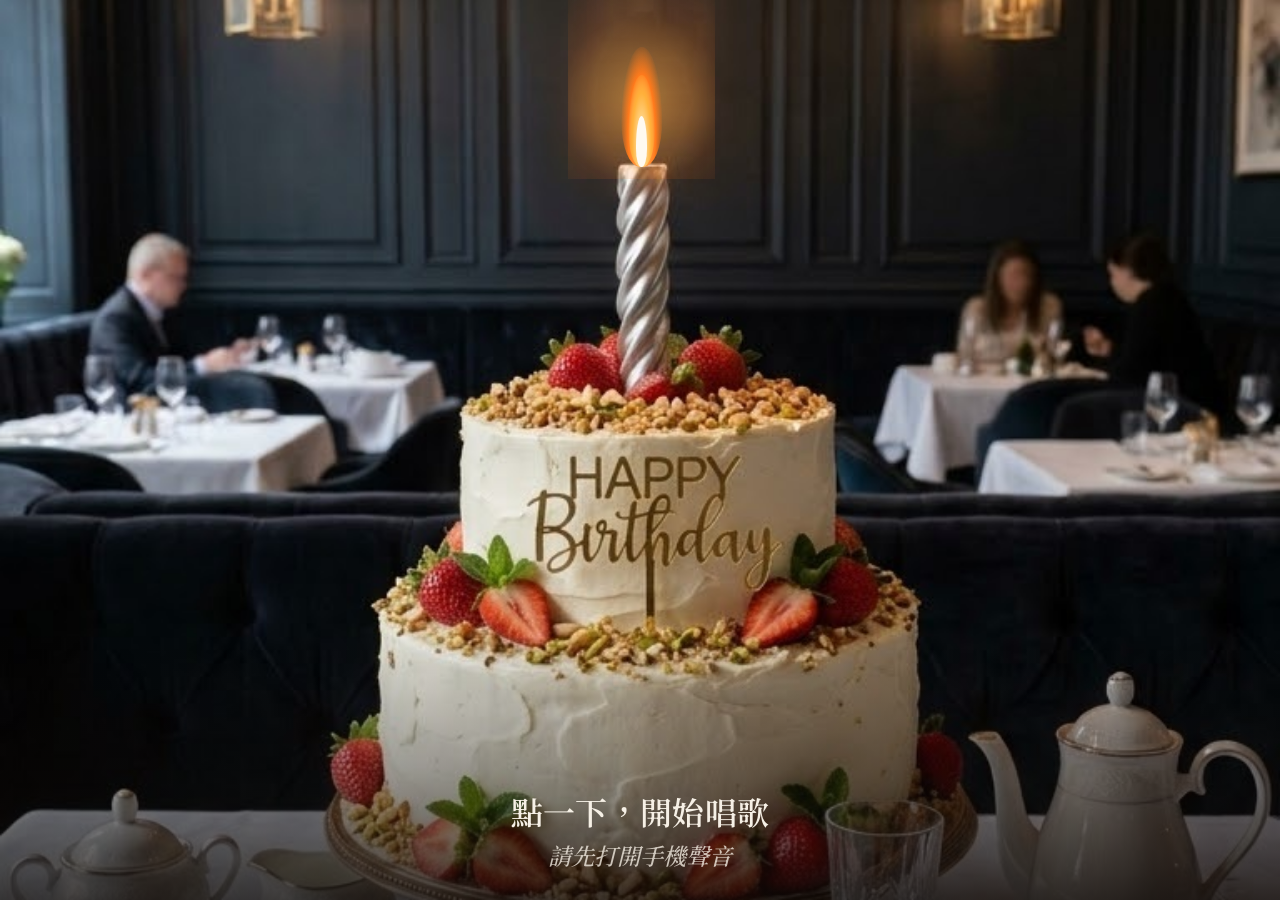
==== birthday/index.html @ 5ce36875 "Replace the birthday cake and cover its painted flame. The restaurant photo already has a flame on t" ====
<!doctype html>
<html lang="zh-Hant">
  <head>
    <meta charset="utf-8" />
    <meta name="viewport" content="width=device-width, initial-scale=1, viewport-fit=cover" />
    <meta name="theme-color" content="#140e0a" />
    <meta name="description" content="生日蛋糕、一首歌，然後把蠟燭吹熄。" />
    <meta name="apple-mobile-web-app-capable" content="yes" />
    <meta name="apple-mobile-web-app-title" content="生日" />
    <title>生日</title>
    <link rel="preconnect" href="https://fonts.googleapis.com" />
    <link rel="preconnect" href="https://fonts.gstatic.com" crossorigin />
    <link
      href="https://fonts.googleapis.com/css2?family=Cormorant+Garamond:ital,wght@0,500;0,600;1,500&family=Noto+Serif+TC:wght@500;600&display=swap"
      rel="stylesheet"
    />
    <link rel="stylesheet" href="scene.css" />
  </head>
  <body>
    <main class="stage">
      <img
        id="photo"
        class="photo"
        src="cake-out.jpg"
        alt="桌上的生日蛋糕，中間有一根蠟燭"
      />
      <div class="veil"></div>
      <div id="flame" class="flame-anchor" aria-hidden="true">
        <div class="flame-lean">
          <div class="flame-body">
            <div class="flame-sway">
              <i class="glow"></i>
              <i class="outer"></i>
              <i class="mid"></i>
              <i class="core"></i>
              <i class="spark s1"></i>
              <i class="spark s2"></i>
              <i class="spark s3"></i>
            </div>
          </div>
        </div>
        <div class="smoke" aria-hidden="true">
          <i></i>
          <i></i>
          <i></i>
        </div>
        <i class="ember"></i>
      </div>
      <button id="flame-hit" class="flame-hit" type="button" aria-label="輕點燭火" hidden></button>
      <div class="caption">
        <p id="primary" class="primary"></p>
        <p id="secondary" class="secondary"></p>
        <button id="again" class="again" type="button" hidden>再點一次</button>
        <p id="debug" hidden></p>
      </div>
      <button id="start" class="start" type="button" aria-label="點一下，開始唱歌"></button>
    </main>
    <audio id="song" src="../Happy%20Birthday-v1.mp3" preload="auto"></audio>
    <script type="module" src="scene.mjs"></script>
  </body>
</html>
---- birthday/scene.css ----
:root {
  color-scheme: dark;
  --cream: #f6f0e6;
  --cream-dim: rgba(246, 240, 230, 0.78);
  --ink: #140e0a;
}

* {
  box-sizing: border-box;
}

html,
body {
  margin: 0;
  height: 100%;
  background: var(--ink);
  color: var(--cream);
  font-family: "Cormorant Garamond", "Noto Serif TC", "Songti TC", Palatino, serif;
}

body {
  min-height: 100vh;
  min-height: 100dvh;
}

button {
  font: inherit;
  color: inherit;
}

.stage {
  position: relative;
  height: 100vh;
  height: 100dvh;
  overflow: hidden;
  background: var(--ink);
  user-select: none;
  -webkit-user-select: none;
  touch-action: manipulation;
}

.photo {
  position: absolute;
  inset: 0;
  width: 100%;
  height: 100%;
  object-fit: cover;
  object-position: center center;
}

.veil {
  position: absolute;
  inset: 0;
  z-index: 2;
  background: rgba(0, 0, 0, 0.34);
  opacity: 0;
  pointer-events: none;
  transition: opacity 1.8s ease;
}

.stage.is-out .veil {
  opacity: 1;
}

.flame-anchor {
  position: absolute;
  z-index: 3;
  width: 0;
  height: 0;
  --s: 1;
  --lean: 0;
  --flame-scale: 1;
  pointer-events: none;
}

.flame-lean {
  transform: translateX(calc(var(--lean) * var(--s) * 14px)) rotate(calc(var(--lean) * 8deg));
  transform-origin: bottom center;
}

.flame-body {
  position: absolute;
  left: 0;
  bottom: 0;
  width: calc(var(--s) * 34px);
  height: calc(var(--s) * 72px);
  transform: translateX(-50%) scale(var(--flame-scale));
  transform-origin: 50% 100%;
}

.flame-sway {
  position: absolute;
  inset: 0;
  transform-origin: 50% 100%;
  animation: drift 1.45s ease-in-out infinite;
}

.flame-anchor.weak {
  --flame-scale: 0.58;
}

.flame-anchor.gust .flame-body {
  animation: gust 1.05s ease-out;
}

.flame-anchor.out .flame-body {
  animation: die 0.95s ease-in forwards;
}

.glow,
.outer,
.mid,
.core,
.spark,
.smoke i,
.ember {
  position: absolute;
  left: 50%;
  pointer-events: none;
}

.glow {
  bottom: -10%;
  width: 260%;
  height: 220%;
  transform: translateX(-50%);
  background: radial-gradient(circle at 50% 70%, rgba(255, 176, 74, 0.55), rgba(255, 120, 30, 0.12) 42%, transparent 70%);
  mix-blend-mode: screen;
  animation: glow 1.15s ease-in-out infinite;
}

.outer,
.mid,
.core {
  bottom: 0;
  transform: translateX(-50%);
  transform-origin: 50% 100%;
  border-radius: 50% 50% 46% 46% / 62% 62% 38% 38%;
}

.outer {
  width: 72%;
  height: 100%;
  background: radial-gradient(ellipse at 50% 72%, #ffd48a 0%, #ff7a1c 48%, rgba(180, 40, 0, 0) 74%);
  filter: blur(0.6px);
  animation: sway 0.85s ease-in-out infinite;
}

.mid {
  width: 46%;
  height: 76%;
  background: radial-gradient(ellipse at 50% 74%, #fff3c9 0%, #ffb03a 52%, rgba(255, 140, 20, 0) 76%);
  animation: sway 0.62s ease-in-out infinite reverse;
}

.core {
  width: 20%;
  height: 42%;
  background: #fffaf0;
  filter: blur(0.4px);
}

.spark {
  bottom: 42%;
  width: calc(var(--s) * 3px);
  height: calc(var(--s) * 3px);
  margin-left: calc(var(--s) * -1.5px);
  border-radius: 50%;
  background: #ffe7a8;
  opacity: 0;
}

.flame-anchor.gust .spark {
  animation: spark 0.8s ease-out;
}

.s1 { --dx: 18px; --dy: -40px; }
.s2 { --dx: -16px; --dy: -28px; animation-delay: 0.05s; }
.s3 { --dx: 8px; --dy: -52px; animation-delay: 0.1s; }

.smoke i {
  bottom: 6px;
  width: calc(var(--s) * 7px);
  height: calc(var(--s) * 16px);
  margin-left: calc(var(--s) * -3px);
  border-radius: 50%;
  background: rgba(226, 222, 216, 0.28);
  filter: blur(2px);
  opacity: 0;
}

.stage.is-out .smoke i {
  animation: rise 3.2s ease-out infinite;
}

.stage.is-out .smoke i:nth-child(2) {
  animation-delay: 0.5s;
}

.stage.is-out .smoke i:nth-child(3) {
  animation-delay: 1s;
}

.ember {
  bottom: -2px;
  width: calc(var(--s) * 6px);
  height: calc(var(--s) * 6px);
  margin-left: calc(var(--s) * -3px);
  border-radius: 50%;
  background: #ffb15a;
  box-shadow: 0 0 10px #ff8a2a;
  opacity: 0;
}

.stage.is-out .ember {
  animation: ember 2.2s ease-in-out infinite;
}

.flame-anchor.out .glow,
.flame-anchor.out .outer,
.flame-anchor.out .mid,
.flame-anchor.out .core {
  animation: none;
}

.caption {
  position: absolute;
  z-index: 4;
  left: 0;
  right: 0;
  bottom: 0;
  padding: 18vh 1.6rem calc(1.6rem + env(safe-area-inset-bottom));
  background: linear-gradient(to top, rgba(12, 8, 6, 0.78) 0%, rgba(12, 8, 6, 0.38) 46%, transparent 100%);
  text-align: center;
  pointer-events: none;
}

.caption.is-in .primary,
.caption.is-in .secondary {
  animation: rise-in 0.7s ease both;
}

.primary,
.secondary {
  margin: 0;
  text-wrap: balance;
}

.primary {
  font-size: clamp(1.35rem, 4.6vw, 2rem);
  font-weight: 600;
  letter-spacing: 0.01em;
  line-height: 1.35;
  min-height: 1.35em;
}

.secondary {
  margin-top: 0.35rem;
  font-size: clamp(1.05rem, 3.6vw, 1.45rem);
  font-weight: 500;
  font-style: italic;
  color: var(--cream-dim);
  line-height: 1.4;
}

.again,
.flame-hit,
.start {
  border: 0;
  background: transparent;
  cursor: pointer;
}

.start {
  position: absolute;
  inset: 0;
  z-index: 5;
}

.again {
  pointer-events: auto;
  margin-top: 1.1rem;
  padding: 0.35rem 0.2rem;
  letter-spacing: 0.14em;
  font-size: 0.95rem;
  font-style: italic;
}

.flame-hit {
  position: absolute;
  z-index: 6;
  transform: translate(-50%, -100%);
  border-radius: 999px;
}

#debug {
  position: absolute;
  z-index: 7;
  top: calc(0.6rem + env(safe-area-inset-top));
  left: 0.7rem;
  margin: 0;
  font-family: ui-monospace, monospace;
  font-size: 0.75rem;
  letter-spacing: 0;
  font-style: normal;
  color: #ffe7a8;
}

@keyframes drift {
  0% { transform: rotate(-14deg); }
  38% { transform: rotate(9deg); }
  72% { transform: rotate(15deg); }
  100% { transform: rotate(-14deg); }
}

@keyframes sway {
  0%,
  100% { transform: translateX(-50%) scale(1, 1) rotate(-6deg); }
  50% { transform: translateX(-50%) scale(0.88, 1.08) rotate(7deg); }
}

@keyframes glow {
  0%,
  100% { opacity: 0.72; }
  50% { opacity: 1; }
}

@keyframes gust {
  0% { transform: translateX(-50%) scale(var(--flame-scale)); }
  40% {
    transform: translateX(calc(-50% + var(--s) * 26px))
      scale(calc(var(--flame-scale) * 0.35), calc(var(--flame-scale) * 1.15))
      rotate(28deg);
  }
  100% { transform: translateX(-50%) scale(var(--flame-scale)); }
}

@keyframes die {
  0% { transform: translateX(-50%) scale(var(--flame-scale)); opacity: 1; }
  40% {
    transform: translateX(calc(-50% + var(--s) * 12px)) scale(calc(var(--flame-scale) * 1.05), calc(var(--flame-scale) * 0.35)) rotate(16deg);
    opacity: 0.85;
  }
  100% {
    transform: translateX(calc(-50% + var(--s) * 20px)) scale(0.15, 0.04);
    opacity: 0;
  }
}

@keyframes spark {
  0% { opacity: 1; transform: translate(0, 0) scale(1); }
  100% { opacity: 0; transform: translate(calc(var(--dx) * var(--s)), calc(var(--dy) * var(--s))) scale(0.2); }
}

@keyframes rise {
  0% { opacity: 0; transform: translate(-50%, 0) scale(0.7); }
  20% { opacity: 0.4; }
  100% { opacity: 0; transform: translate(calc(-50% + var(--s) * 12px), calc(var(--s) * -96px)) scale(1.15); }
}

@keyframes ember {
  0%,
  100% { opacity: 0.35; }
  50% { opacity: 1; }
}

@keyframes rise-in {
  from { opacity: 0; transform: translateY(8px); }
  to { opacity: 1; transform: none; }
}

@media (prefers-reduced-motion: reduce) {
  .flame-sway,
  .outer,
  .mid,
  .glow,
  .spark,
  .smoke i,
  .ember,
  .caption.is-in .primary,
  .caption.is-in .secondary {
    animation: none;
  }

  .veil {
    transition: none;
  }
}
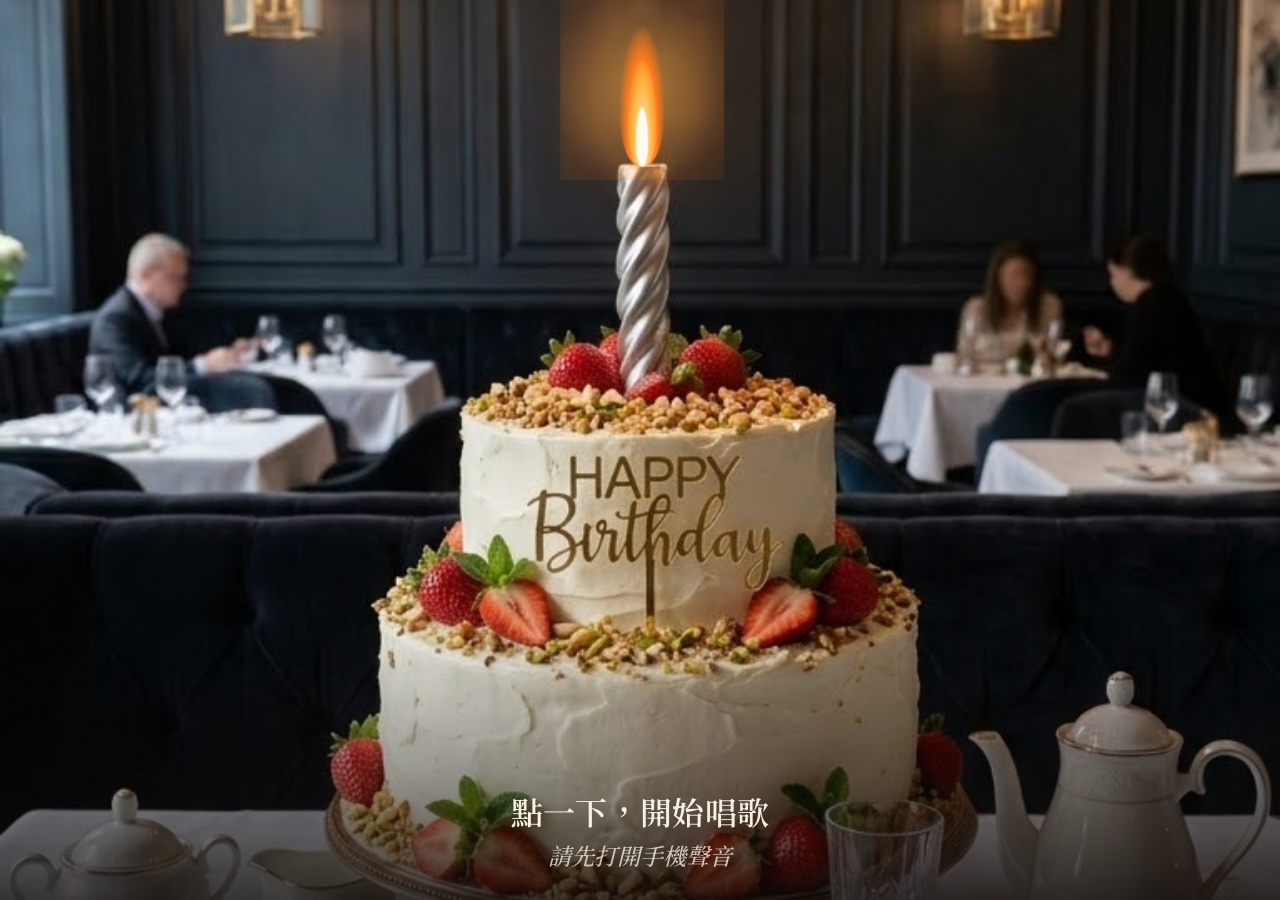
==== commit 71b43470: "Quiet the song, wave the flame, and leave smoke after the third blow. Lyrics and the name parameter " ====
--- a/birthday/index.html
+++ b/birthday/index.html
@@ -7,7 +7,11 @@
     <meta name="description" content="生日蛋糕、一首歌，然後把蠟燭吹熄。" />
     <meta name="apple-mobile-web-app-capable" content="yes" />
     <meta name="apple-mobile-web-app-title" content="生日" />
+    <meta name="mobile-web-app-capable" content="yes" />
     <title>生日</title>
+    <link id="favicon" rel="icon" type="image/png" sizes="512x512" href="icon-512.png" />
+    <link rel="apple-touch-icon" href="icon-512.png" />
+    <link rel="manifest" href="../manifest.webmanifest" />
     <link rel="preconnect" href="https://fonts.googleapis.com" />
     <link rel="preconnect" href="https://fonts.gstatic.com" crossorigin />
     <link
@@ -18,35 +22,39 @@
   </head>
   <body>
     <main class="stage">
-      <img
-        id="photo"
-        class="photo"
-        src="cake-out.jpg"
-        alt="桌上的生日蛋糕，中間有一根蠟燭"
-      />
-      <div class="veil"></div>
-      <div id="flame" class="flame-anchor" aria-hidden="true">
-        <div class="flame-lean">
-          <div class="flame-body">
-            <div class="flame-sway">
-              <i class="glow"></i>
-              <i class="outer"></i>
-              <i class="mid"></i>
-              <i class="core"></i>
-              <i class="spark s1"></i>
-              <i class="spark s2"></i>
-              <i class="spark s3"></i>
+      <div id="sheet" class="sheet">
+        <img
+          id="photo"
+          class="photo"
+          src="cake-out.jpg"
+          alt="桌上的生日蛋糕，中間有一根蠟燭"
+        />
+        <div class="veil"></div>
+        <div id="flame" class="flame-anchor" aria-hidden="true">
+          <div class="flame-lean">
+            <div class="flame-body">
+              <div class="flame-sway">
+                <i class="glow"></i>
+                <i class="outer"></i>
+                <i class="mid"></i>
+                <i class="core"></i>
+                <i class="spark s1"></i>
+                <i class="spark s2"></i>
+                <i class="spark s3"></i>
+              </div>
             </div>
           </div>
+          <div class="smoke" aria-hidden="true">
+            <b class="plume"></b>
+            <i></i>
+            <i></i>
+            <i></i>
+            <i></i>
+            <i></i>
+          </div>
         </div>
-        <div class="smoke" aria-hidden="true">
-          <i></i>
-          <i></i>
-          <i></i>
-        </div>
-        <i class="ember"></i>
+        <button id="flame-hit" class="flame-hit" type="button" aria-label="輕點燭火" hidden></button>
       </div>
-      <button id="flame-hit" class="flame-hit" type="button" aria-label="輕點燭火" hidden></button>
       <div class="caption">
         <p id="primary" class="primary"></p>
         <p id="secondary" class="secondary"></p>
--- a/birthday/scene.css
+++ b/birthday/scene.css
@@ -31,6 +31,7 @@
 .stage {
   position: relative;
   height: 100vh;
+  height: 100svh;
   height: 100dvh;
   overflow: hidden;
   background: var(--ink);
@@ -39,13 +40,21 @@
   touch-action: manipulation;
 }
 
+.sheet {
+  position: absolute;
+  left: 50%;
+  top: 50%;
+  transform: translate(-50%, -50%);
+  --s: 1;
+  --flame-x: 50.1302%;
+  --flame-y: 37.6453%;
+}
+
 .photo {
-  position: absolute;
-  inset: 0;
+  display: block;
   width: 100%;
   height: 100%;
-  object-fit: cover;
-  object-position: center center;
+  object-fit: fill;
 }
 
 .veil {
@@ -65,9 +74,10 @@
 .flame-anchor {
   position: absolute;
   z-index: 3;
+  left: var(--flame-x);
+  top: var(--flame-y);
   width: 0;
   height: 0;
-  --s: 1;
   --lean: 0;
   --flame-scale: 1;
   pointer-events: none;
@@ -82,8 +92,8 @@
   position: absolute;
   left: 0;
   bottom: 0;
-  width: calc(var(--s) * 34px);
-  height: calc(var(--s) * 72px);
+  width: calc(var(--s) * 38px);
+  height: calc(var(--s) * 84px);
   transform: translateX(-50%) scale(var(--flame-scale));
   transform-origin: 50% 100%;
 }
@@ -92,7 +102,8 @@
   position: absolute;
   inset: 0;
   transform-origin: 50% 100%;
-  animation: drift 1.45s ease-in-out infinite;
+  animation: drift 1.25s ease-in-out infinite;
+  will-change: transform;
 }
 
 .flame-anchor.weak {
@@ -103,8 +114,16 @@
   animation: gust 1.05s ease-out;
 }
 
+.flame-anchor.out .flame-sway {
+  animation: none;
+}
+
 .flame-anchor.out .flame-body {
-  animation: die 0.95s ease-in forwards;
+  animation: die 0.7s ease-in forwards;
+}
+
+.flame-anchor.cold .flame-lean {
+  visibility: hidden;
 }
 
 .glow,
@@ -112,8 +131,7 @@
 .mid,
 .core,
 .spark,
-.smoke i,
-.ember {
+.smoke i {
   position: absolute;
   left: 50%;
   pointer-events: none;
@@ -125,7 +143,6 @@
   height: 220%;
   transform: translateX(-50%);
   background: radial-gradient(circle at 50% 70%, rgba(255, 176, 74, 0.55), rgba(255, 120, 30, 0.12) 42%, transparent 70%);
-  mix-blend-mode: screen;
   animation: glow 1.15s ease-in-out infinite;
 }
 
@@ -178,43 +195,51 @@
 .s2 { --dx: -16px; --dy: -28px; animation-delay: 0.05s; }
 .s3 { --dx: 8px; --dy: -52px; animation-delay: 0.1s; }
 
+.smoke {
+  opacity: 0;
+  transition: opacity 0.45s ease;
+}
+
+.plume {
+  position: absolute;
+  left: 50%;
+  bottom: 0;
+  width: calc(var(--s) * 46px);
+  height: calc(var(--s) * 130px);
+  transform: translateX(-50%);
+  border-radius: 50%;
+  background: linear-gradient(to top, rgba(244, 240, 234, 0.05), rgba(236, 232, 226, 0.72) 28%, rgba(226, 222, 216, 0.28) 68%, transparent);
+  filter: blur(calc(var(--s) * 5px));
+  opacity: 0;
+}
+
 .smoke i {
-  bottom: 6px;
-  width: calc(var(--s) * 7px);
-  height: calc(var(--s) * 16px);
-  margin-left: calc(var(--s) * -3px);
+  bottom: 0;
+  width: calc(var(--s) * 26px);
+  height: calc(var(--s) * 42px);
+  margin-left: calc(var(--s) * -13px);
   border-radius: 50%;
-  background: rgba(226, 222, 216, 0.28);
-  filter: blur(2px);
+  background: rgba(242, 238, 232, 0.8);
+  filter: blur(calc(var(--s) * 3px));
   opacity: 0;
 }
 
-.stage.is-out .smoke i {
-  animation: rise 3.2s ease-out infinite;
-}
-
-.stage.is-out .smoke i:nth-child(2) {
-  animation-delay: 0.5s;
-}
-
-.stage.is-out .smoke i:nth-child(3) {
-  animation-delay: 1s;
-}
-
-.ember {
-  bottom: -2px;
-  width: calc(var(--s) * 6px);
-  height: calc(var(--s) * 6px);
-  margin-left: calc(var(--s) * -3px);
-  border-radius: 50%;
-  background: #ffb15a;
-  box-shadow: 0 0 10px #ff8a2a;
-  opacity: 0;
-}
-
-.stage.is-out .ember {
-  animation: ember 2.2s ease-in-out infinite;
-}
+.flame-anchor.smoking .smoke {
+  opacity: 1;
+}
+
+.flame-anchor.smoking .plume {
+  animation: plume 5s ease-out forwards;
+}
+
+.flame-anchor.smoking .smoke i {
+  animation: rise 2.15s ease-out infinite;
+}
+
+.flame-anchor.smoking .smoke i:nth-child(2) { animation-delay: 0.35s; margin-left: calc(var(--s) * -4px); }
+.flame-anchor.smoking .smoke i:nth-child(3) { animation-delay: 0.7s; margin-left: calc(var(--s) * -18px); }
+.flame-anchor.smoking .smoke i:nth-child(4) { animation-delay: 1.05s; }
+.flame-anchor.smoking .smoke i:nth-child(5) { animation-delay: 1.4s; margin-left: calc(var(--s) * -8px); }
 
 .flame-anchor.out .glow,
 .flame-anchor.out .outer,
@@ -289,6 +314,10 @@
 .flame-hit {
   position: absolute;
   z-index: 6;
+  left: var(--flame-x);
+  top: var(--flame-y);
+  width: calc(var(--s) * 110px);
+  height: calc(var(--s) * 150px);
   transform: translate(-50%, -100%);
   border-radius: 999px;
 }
@@ -307,10 +336,9 @@
 }
 
 @keyframes drift {
-  0% { transform: rotate(-14deg); }
-  38% { transform: rotate(9deg); }
-  72% { transform: rotate(15deg); }
-  100% { transform: rotate(-14deg); }
+  0%,
+  100% { transform: translateX(calc(var(--s) * -8px)) rotate(-26deg); }
+  50% { transform: translateX(calc(var(--s) * 10px)) rotate(24deg); }
 }
 
 @keyframes sway {
@@ -353,15 +381,16 @@
 }
 
 @keyframes rise {
-  0% { opacity: 0; transform: translate(-50%, 0) scale(0.7); }
-  20% { opacity: 0.4; }
-  100% { opacity: 0; transform: translate(calc(-50% + var(--s) * 12px), calc(var(--s) * -96px)) scale(1.15); }
-}
-
-@keyframes ember {
-  0%,
-  100% { opacity: 0.35; }
-  50% { opacity: 1; }
+  0% { opacity: 0; transform: translate(-50%, 4px) scale(0.55); }
+  18% { opacity: 0.95; }
+  100% { opacity: 0; transform: translate(calc(-50% + var(--s) * 16px), calc(var(--s) * -160px)) scale(1.8); }
+}
+
+@keyframes plume {
+  0% { opacity: 0; transform: translateX(-50%) translateY(6px) scale(0.65); }
+  10% { opacity: 1; }
+  75% { opacity: 0.85; transform: translateX(-50%) translateY(calc(var(--s) * -18px)) scale(1); }
+  100% { opacity: 0; transform: translateX(-50%) translateY(calc(var(--s) * -36px)) scale(1.2); }
 }
 
 @keyframes rise-in {
@@ -370,19 +399,37 @@
 }
 
 @media (prefers-reduced-motion: reduce) {
-  .flame-sway,
+  .flame-sway {
+    animation: drift-soft 2.4s ease-in-out infinite;
+  }
+
   .outer,
   .mid,
   .glow,
   .spark,
-  .smoke i,
-  .ember,
   .caption.is-in .primary,
   .caption.is-in .secondary {
     animation: none;
   }
 
-  .veil {
+  .flame-anchor.smoking .smoke i {
+    animation: none;
+    opacity: 0.75;
+  }
+
+  .flame-anchor.smoking .plume {
+    animation: none;
+    opacity: 0.8;
+  }
+
+  .veil,
+  .smoke {
     transition: none;
   }
 }
+
+@keyframes drift-soft {
+  0%,
+  100% { transform: rotate(-5deg); }
+  50% { transform: rotate(5deg); }
+}
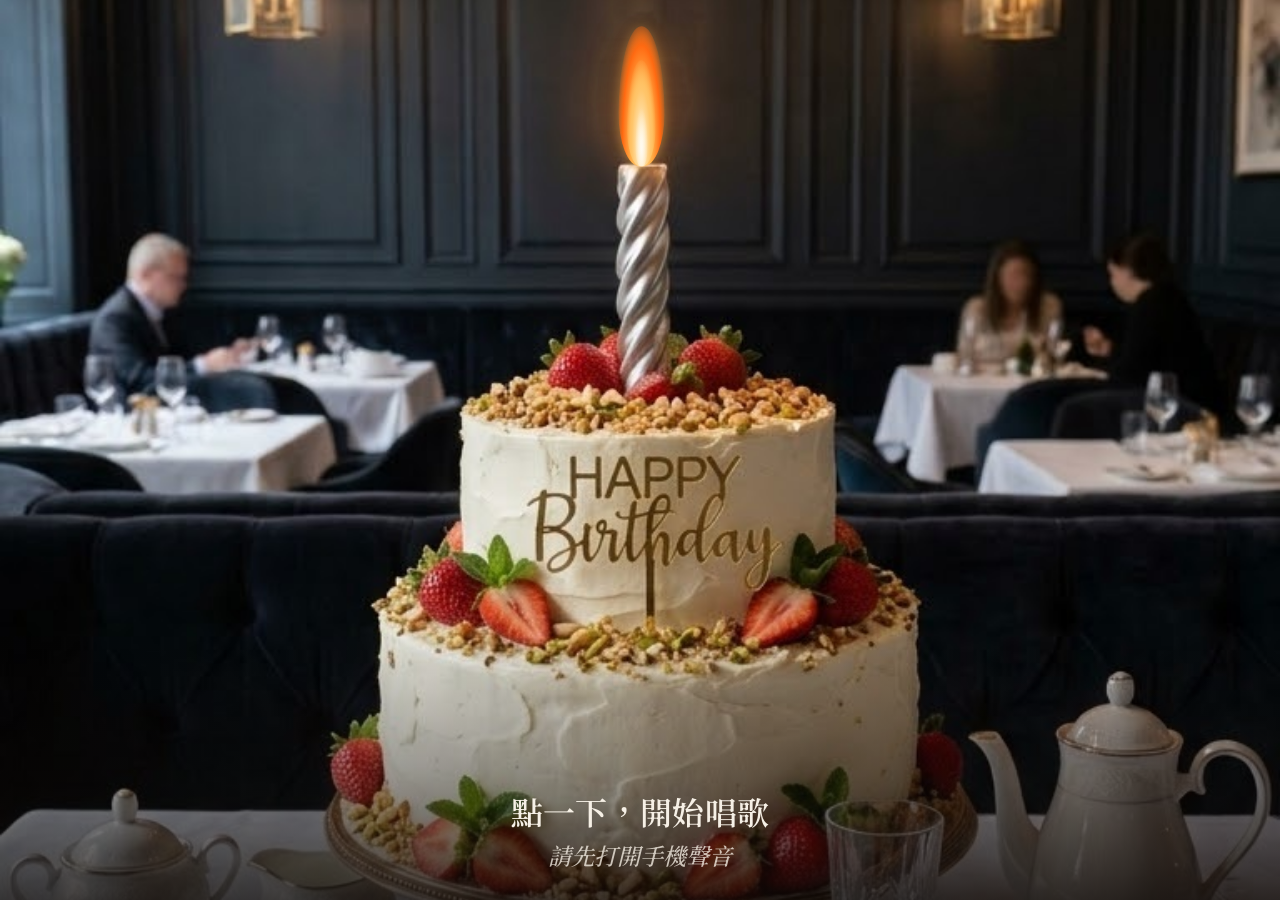
==== commit 40aa92cd: "Soften the candle glow and play the song a little louder. The rectangular halo behind the flame is g" ====
--- a/birthday/index.html
+++ b/birthday/index.html
@@ -34,7 +34,6 @@
           <div class="flame-lean">
             <div class="flame-body">
               <div class="flame-sway">
-                <i class="glow"></i>
                 <i class="outer"></i>
                 <i class="mid"></i>
                 <i class="core"></i>
--- a/birthday/scene.css
+++ b/birthday/scene.css
@@ -102,8 +102,10 @@
   position: absolute;
   inset: 0;
   transform-origin: 50% 100%;
-  animation: drift 1.25s ease-in-out infinite;
-  will-change: transform;
+  animation: drift 5.8s linear infinite;
+  filter:
+    drop-shadow(0 0 6px rgba(255, 186, 80, 0.55))
+    drop-shadow(0 0 16px rgba(255, 120, 30, 0.28));
 }
 
 .flame-anchor.weak {
@@ -126,7 +128,6 @@
   visibility: hidden;
 }
 
-.glow,
 .outer,
 .mid,
 .core,
@@ -135,15 +136,6 @@
   position: absolute;
   left: 50%;
   pointer-events: none;
-}
-
-.glow {
-  bottom: -10%;
-  width: 260%;
-  height: 220%;
-  transform: translateX(-50%);
-  background: radial-gradient(circle at 50% 70%, rgba(255, 176, 74, 0.55), rgba(255, 120, 30, 0.12) 42%, transparent 70%);
-  animation: glow 1.15s ease-in-out infinite;
 }
 
 .outer,
@@ -158,23 +150,21 @@
 .outer {
   width: 72%;
   height: 100%;
-  background: radial-gradient(ellipse at 50% 72%, #ffd48a 0%, #ff7a1c 48%, rgba(180, 40, 0, 0) 74%);
-  filter: blur(0.6px);
-  animation: sway 0.85s ease-in-out infinite;
+  background: radial-gradient(ellipse at 50% 78%, #fff1c4 0%, #ffb14a 34%, #ff6a12 58%, rgba(255, 90, 16, 0) 78%);
+  animation: flicker 2.1s linear infinite;
 }
 
 .mid {
   width: 46%;
   height: 76%;
-  background: radial-gradient(ellipse at 50% 74%, #fff3c9 0%, #ffb03a 52%, rgba(255, 140, 20, 0) 76%);
-  animation: sway 0.62s ease-in-out infinite reverse;
+  background: radial-gradient(ellipse at 50% 78%, #fff7dc 0%, #ffc56a 46%, rgba(255, 176, 48, 0) 74%);
+  animation: flicker-b 3.4s linear infinite;
 }
 
 .core {
   width: 20%;
   height: 42%;
-  background: #fffaf0;
-  filter: blur(0.4px);
+  background: radial-gradient(ellipse at 50% 70%, #fffaf0 0%, rgba(255, 244, 220, 0) 72%);
 }
 
 .spark {
@@ -241,7 +231,6 @@
 .flame-anchor.smoking .smoke i:nth-child(4) { animation-delay: 1.05s; }
 .flame-anchor.smoking .smoke i:nth-child(5) { animation-delay: 1.4s; margin-left: calc(var(--s) * -8px); }
 
-.flame-anchor.out .glow,
 .flame-anchor.out .outer,
 .flame-anchor.out .mid,
 .flame-anchor.out .core {
@@ -337,20 +326,45 @@
 
 @keyframes drift {
   0%,
-  100% { transform: translateX(calc(var(--s) * -8px)) rotate(-26deg); }
-  50% { transform: translateX(calc(var(--s) * 10px)) rotate(24deg); }
-}
-
-@keyframes sway {
+  100% { transform: translateX(calc(var(--s) * -2px)) rotate(-3deg) scale(0.98, 1.04); }
+  6% { transform: translateX(calc(var(--s) * 2px)) rotate(5deg) scale(1.04, 0.86); }
+  11% { transform: translateX(calc(var(--s) * 1px)) rotate(1deg) scale(0.94, 1.18); }
+  18% { transform: translateX(calc(var(--s) * -7px)) rotate(-16deg) scale(0.9, 1.06); }
+  24% { transform: translateX(calc(var(--s) * -3px)) rotate(-6deg) scale(1.05, 0.82); }
+  31% { transform: translateX(calc(var(--s) * 1px)) rotate(2deg) scale(0.96, 1.22); }
+  37% { transform: translateX(calc(var(--s) * 4px)) rotate(8deg) scale(1.02, 0.94); }
+  44% { transform: translateX(calc(var(--s) * 9px)) rotate(18deg) scale(0.88, 1.08); }
+  52% { transform: translateX(calc(var(--s) * 3px)) rotate(7deg) scale(1.06, 0.78); }
+  58% { transform: translateX(calc(var(--s) * -1px)) rotate(-2deg) scale(0.95, 1.16); }
+  66% { transform: translateX(calc(var(--s) * -8px)) rotate(-19deg) scale(0.92, 0.9); }
+  73% { transform: translateX(calc(var(--s) * -2px)) rotate(-4deg) scale(1, 1.2); }
+  81% { transform: translateX(calc(var(--s) * 6px)) rotate(13deg) scale(0.97, 0.84); }
+  88% { transform: translateX(calc(var(--s) * 2px)) rotate(3deg) scale(0.93, 1.12); }
+  94% { transform: translateX(calc(var(--s) * -5px)) rotate(-11deg) scale(1.03, 0.96); }
+}
+
+@keyframes flicker {
   0%,
-  100% { transform: translateX(-50%) scale(1, 1) rotate(-6deg); }
-  50% { transform: translateX(-50%) scale(0.88, 1.08) rotate(7deg); }
-}
-
-@keyframes glow {
+  100% { transform: translateX(-50%) rotate(-2deg) scale(1, 1); }
+  9% { transform: translateX(-50%) rotate(4deg) scale(0.92, 1.14); }
+  17% { transform: translateX(-50%) rotate(-1deg) scale(1.06, 0.84); }
+  28% { transform: translateX(-50%) rotate(-7deg) scale(0.9, 1.08); }
+  41% { transform: translateX(-50%) rotate(2deg) scale(1.04, 0.9); }
+  53% { transform: translateX(-50%) rotate(6deg) scale(0.88, 1.16); }
+  67% { transform: translateX(-50%) rotate(-3deg) scale(1.02, 0.8); }
+  79% { transform: translateX(-50%) rotate(1deg) scale(0.96, 1.1); }
+  91% { transform: translateX(-50%) rotate(-5deg) scale(1.05, 0.92); }
+}
+
+@keyframes flicker-b {
   0%,
-  100% { opacity: 0.72; }
-  50% { opacity: 1; }
+  100% { transform: translateX(-50%) rotate(2deg) scale(1, 0.94); }
+  13% { transform: translateX(-50%) rotate(-5deg) scale(0.9, 1.12); }
+  27% { transform: translateX(-50%) rotate(1deg) scale(1.08, 0.82); }
+  44% { transform: translateX(-50%) rotate(6deg) scale(0.94, 1.06); }
+  61% { transform: translateX(-50%) rotate(-2deg) scale(1.02, 0.78); }
+  76% { transform: translateX(-50%) rotate(-6deg) scale(0.88, 1.18); }
+  89% { transform: translateX(-50%) rotate(3deg) scale(1.04, 0.9); }
 }
 
 @keyframes gust {
@@ -405,7 +419,6 @@
 
   .outer,
   .mid,
-  .glow,
   .spark,
   .caption.is-in .primary,
   .caption.is-in .secondary {
@@ -430,6 +443,8 @@
 
 @keyframes drift-soft {
   0%,
-  100% { transform: rotate(-5deg); }
-  50% { transform: rotate(5deg); }
-}
+  100% { transform: rotate(-3deg) scale(1, 1); }
+  23% { transform: rotate(4deg) scale(1, 0.94); }
+  47% { transform: rotate(-1deg) scale(1, 1.06); }
+  71% { transform: rotate(2deg) scale(1, 0.9); }
+}
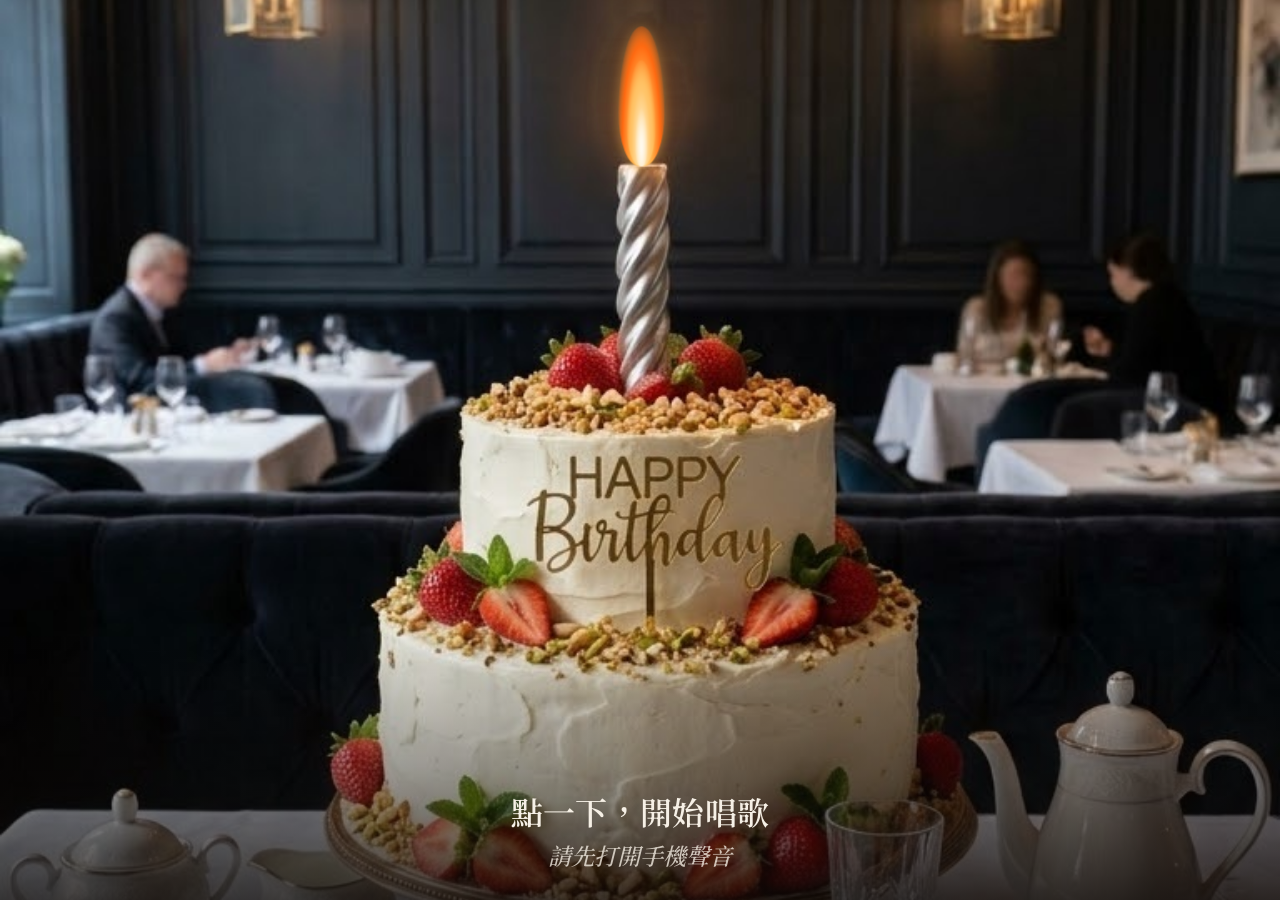
==== commit aa509825: "Lift the flame, then carry it down onto the friendship line. The whole flame rises for one second, t" ====
--- a/birthday/index.html
+++ b/birthday/index.html
@@ -18,7 +18,7 @@
       href="https://fonts.googleapis.com/css2?family=Cormorant+Garamond:ital,wght@0,500;0,600;1,500&family=Noto+Serif+TC:wght@500;600&display=swap"
       rel="stylesheet"
     />
-    <link rel="stylesheet" href="scene.css" />
+    <link rel="stylesheet" href="scene.css?v=rise-fall-1" />
   </head>
   <body>
     <main class="stage">
@@ -63,6 +63,6 @@
       <button id="start" class="start" type="button" aria-label="點一下，開始唱歌"></button>
     </main>
     <audio id="song" src="../Happy%20Birthday-v1.mp3" preload="auto"></audio>
-    <script type="module" src="scene.mjs"></script>
+    <script type="module" src="scene.mjs?v=rise-fall-1"></script>
   </body>
 </html>
--- a/birthday/scene.css
+++ b/birthday/scene.css
@@ -80,12 +80,15 @@
   height: 0;
   --lean: 0;
   --flame-scale: 1;
+  perspective: calc(var(--s) * 160px);
+  perspective-origin: 50% 100%;
   pointer-events: none;
 }
 
 .flame-lean {
   transform: translateX(calc(var(--lean) * var(--s) * 14px)) rotate(calc(var(--lean) * 8deg));
   transform-origin: bottom center;
+  transform-style: preserve-3d;
 }
 
 .flame-body {
@@ -96,6 +99,8 @@
   height: calc(var(--s) * 84px);
   transform: translateX(-50%) scale(var(--flame-scale));
   transform-origin: 50% 100%;
+  transform-style: preserve-3d;
+  transition: transform 0.05s steps(1, end), opacity 0.18s linear;
 }
 
 .flame-sway {
@@ -108,12 +113,32 @@
     drop-shadow(0 0 16px rgba(255, 120, 30, 0.28));
 }
 
-.flame-anchor.weak {
-  --flame-scale: 0.58;
-}
-
-.flame-anchor.gust .flame-body {
-  animation: gust 1.05s ease-out;
+.flame-anchor.bow .flame-lean {
+  transform: none;
+}
+
+.flame-anchor.bow .flame-body {
+  transform: translateX(-50%) rotateX(42deg) scale(calc(var(--flame-scale) * 0.96), calc(var(--flame-scale) * 0.68));
+}
+
+.flame-anchor.bow .flame-sway,
+.flame-anchor.bow .outer,
+.flame-anchor.bow .mid,
+.flame-anchor.bow .core {
+  animation: none;
+}
+
+.flame-anchor.bow .flame-sway {
+  filter: drop-shadow(0 0 5px rgba(255, 170, 60, 0.4));
+}
+
+.flame-anchor.carry {
+  z-index: 8;
+  perspective: none;
+}
+
+.flame-anchor.carry .flame-body {
+  transition: none;
 }
 
 .flame-anchor.out .flame-sway {
@@ -121,7 +146,7 @@
 }
 
 .flame-anchor.out .flame-body {
-  animation: die 0.7s ease-in forwards;
+  animation: snuff 0.32s ease-in forwards;
 }
 
 .flame-anchor.cold .flame-lean {
@@ -177,7 +202,7 @@
   opacity: 0;
 }
 
-.flame-anchor.gust .spark {
+.flame-anchor.bow .spark {
   animation: spark 0.8s ease-out;
 }
 
@@ -266,6 +291,51 @@
   letter-spacing: 0.01em;
   line-height: 1.35;
   min-height: 1.35em;
+}
+
+.caption.is-ending {
+  background: linear-gradient(to top, rgba(12, 8, 6, 0.62) 0%, rgba(12, 8, 6, 0.24) 48%, transparent 100%);
+  padding-bottom: calc(4.6rem + env(safe-area-inset-bottom));
+}
+
+.caption.is-ending .again {
+  position: absolute;
+  left: 0;
+  right: 0;
+  bottom: calc(0.55rem + env(safe-area-inset-bottom));
+  margin-top: 0;
+}
+
+.caption.is-ending .primary {
+  font-size: clamp(2.025rem, 6.9vw, 3rem);
+  line-height: 1.45;
+  letter-spacing: 0.04em;
+  color: #ffffff;
+  -webkit-text-fill-color: #ffffff;
+  background: none;
+  filter: none;
+}
+
+.caption.is-ending.is-lit {
+  background: linear-gradient(to top, rgba(42, 6, 4, 0.42) 0%, rgba(28, 4, 3, 0.16) 48%, transparent 100%);
+}
+
+.caption.is-ending.is-lit .primary {
+  background: linear-gradient(180deg, #ffffff 0%, #fffdf6 30%, #ffe07a 52%, #fff3bc 76%, #ffffff 100%);
+  -webkit-background-clip: text;
+  background-clip: text;
+  color: #fffef8;
+  -webkit-text-fill-color: transparent;
+  filter:
+    drop-shadow(0 0 1px #ffffff)
+    drop-shadow(0 0 7px rgba(255, 228, 150, 0.95))
+    drop-shadow(0 0 18px #ff3d2a)
+    drop-shadow(0 0 36px #e01010)
+    drop-shadow(0 0 62px rgba(198, 8, 8, 0.94));
+}
+
+.caption.is-ending.is-lit.is-in .primary {
+  animation: ending-glow 3.4s ease-in-out infinite;
 }
 
 .secondary {
@@ -367,26 +437,9 @@
   89% { transform: translateX(-50%) rotate(3deg) scale(1.04, 0.9); }
 }
 
-@keyframes gust {
-  0% { transform: translateX(-50%) scale(var(--flame-scale)); }
-  40% {
-    transform: translateX(calc(-50% + var(--s) * 26px))
-      scale(calc(var(--flame-scale) * 0.35), calc(var(--flame-scale) * 1.15))
-      rotate(28deg);
-  }
-  100% { transform: translateX(-50%) scale(var(--flame-scale)); }
-}
-
-@keyframes die {
+@keyframes snuff {
   0% { transform: translateX(-50%) scale(var(--flame-scale)); opacity: 1; }
-  40% {
-    transform: translateX(calc(-50% + var(--s) * 12px)) scale(calc(var(--flame-scale) * 1.05), calc(var(--flame-scale) * 0.35)) rotate(16deg);
-    opacity: 0.85;
-  }
-  100% {
-    transform: translateX(calc(-50% + var(--s) * 20px)) scale(0.15, 0.04);
-    opacity: 0;
-  }
+  100% { transform: translateX(-50%) scale(0.16, 0.04); opacity: 0; }
 }
 
 @keyframes spark {
@@ -412,6 +465,26 @@
   to { opacity: 1; transform: none; }
 }
 
+@keyframes ending-glow {
+  0%,
+  100% {
+    filter:
+      drop-shadow(0 0 1px #ffffff)
+      drop-shadow(0 0 7px rgba(255, 228, 150, 0.95))
+      drop-shadow(0 0 18px #ff3d2a)
+      drop-shadow(0 0 36px #e01010)
+      drop-shadow(0 0 62px rgba(198, 8, 8, 0.94));
+  }
+  50% {
+    filter:
+      drop-shadow(0 0 3px #ffffff)
+      drop-shadow(0 0 11px rgba(255, 236, 170, 1))
+      drop-shadow(0 0 26px #ff4a30)
+      drop-shadow(0 0 48px #ff1c10)
+      drop-shadow(0 0 84px rgba(255, 28, 16, 0.98));
+  }
+}
+
 @media (prefers-reduced-motion: reduce) {
   .flame-sway {
     animation: drift-soft 2.4s ease-in-out infinite;
@@ -421,7 +494,8 @@
   .mid,
   .spark,
   .caption.is-in .primary,
-  .caption.is-in .secondary {
+  .caption.is-in .secondary,
+  .caption.is-ending.is-lit.is-in .primary {
     animation: none;
   }
 
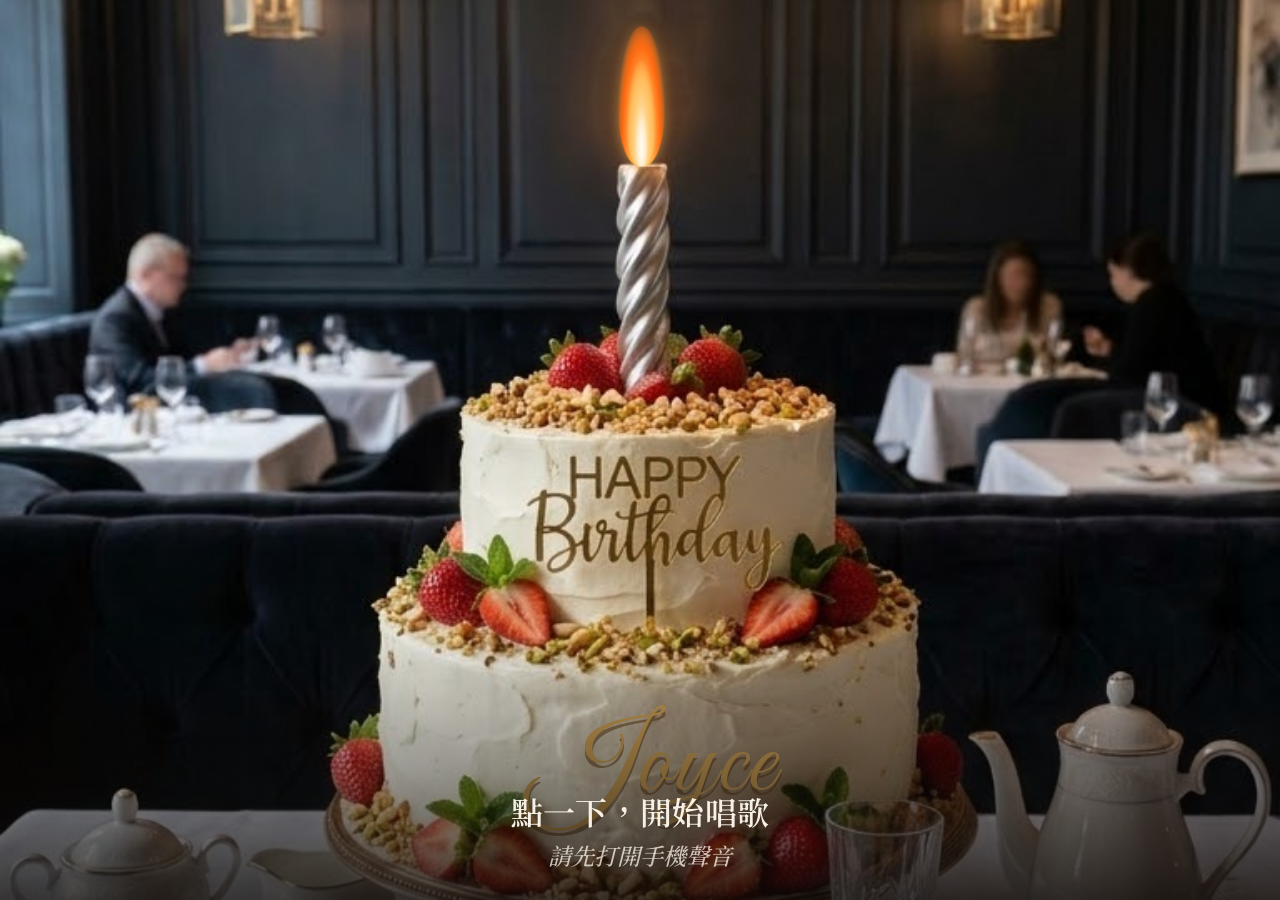
==== commit 56f1e930: "Put the birthday name from the URL on the cake. The page keeps one address. A name after the hash is" ====
--- a/birthday/index.html
+++ b/birthday/index.html
@@ -15,10 +15,10 @@
     <link rel="preconnect" href="https://fonts.googleapis.com" />
     <link rel="preconnect" href="https://fonts.gstatic.com" crossorigin />
     <link
-      href="https://fonts.googleapis.com/css2?family=Cormorant+Garamond:ital,wght@0,500;0,600;1,500&family=Noto+Serif+TC:wght@500;600&display=swap"
+      href="https://fonts.googleapis.com/css2?family=Cormorant+Garamond:ital,wght@0,500;0,600;1,500&family=Great+Vibes&family=Ma+Shan+Zheng&family=Noto+Serif+TC:wght@500;600&display=swap"
       rel="stylesheet"
     />
-    <link rel="stylesheet" href="scene.css?v=rise-fall-1" />
+    <link rel="stylesheet" href="scene.css?v=name-1" />
   </head>
   <body>
     <main class="stage">
@@ -29,6 +29,7 @@
           src="cake-out.jpg"
           alt="桌上的生日蛋糕，中間有一根蠟燭"
         />
+        <p id="cake-name" class="cake-name"></p>
         <div class="veil"></div>
         <div id="flame" class="flame-anchor" aria-hidden="true">
           <div class="flame-lean">
@@ -63,6 +64,6 @@
       <button id="start" class="start" type="button" aria-label="點一下，開始唱歌"></button>
     </main>
     <audio id="song" src="../Happy%20Birthday-v1.mp3" preload="auto"></audio>
-    <script type="module" src="scene.mjs?v=rise-fall-1"></script>
+    <script type="module" src="scene.mjs?v=name-1"></script>
   </body>
 </html>
--- a/birthday/scene.css
+++ b/birthday/scene.css
@@ -57,6 +57,27 @@
   object-fit: fill;
 }
 
+.cake-name {
+  position: absolute;
+  z-index: 1;
+  left: 51%;
+  top: 63.8%;
+  margin: 0;
+  transform: translate(-50%, -50%);
+  font-family: "Great Vibes", "Ma Shan Zheng", cursive;
+  font-size: calc(var(--s) * 64px);
+  font-weight: 400;
+  line-height: 1;
+  letter-spacing: 0.02em;
+  color: #c49a52;
+  text-shadow:
+    0 0.045em 0 rgba(92, 54, 16, 0.55),
+    0 0.09em 0.14em rgba(70, 40, 10, 0.28);
+  white-space: nowrap;
+  text-align: center;
+  pointer-events: none;
+}
+
 .veil {
   position: absolute;
   inset: 0;
@@ -316,26 +337,18 @@
   filter: none;
 }
 
-.caption.is-ending.is-lit {
-  background: linear-gradient(to top, rgba(42, 6, 4, 0.42) 0%, rgba(28, 4, 3, 0.16) 48%, transparent 100%);
-}
-
 .caption.is-ending.is-lit .primary {
-  background: linear-gradient(180deg, #ffffff 0%, #fffdf6 30%, #ffe07a 52%, #fff3bc 76%, #ffffff 100%);
-  -webkit-background-clip: text;
-  background-clip: text;
-  color: #fffef8;
-  -webkit-text-fill-color: transparent;
+  color: #fff8e4;
+  -webkit-text-fill-color: #fff8e4;
+  background: none;
   filter:
-    drop-shadow(0 0 1px #ffffff)
-    drop-shadow(0 0 7px rgba(255, 228, 150, 0.95))
-    drop-shadow(0 0 18px #ff3d2a)
-    drop-shadow(0 0 36px #e01010)
-    drop-shadow(0 0 62px rgba(198, 8, 8, 0.94));
+    drop-shadow(0 0 0.05em rgba(255, 252, 240, 0.95))
+    drop-shadow(0 0 0.14em rgba(255, 210, 80, 0.85))
+    drop-shadow(0 0 0.28em rgba(255, 176, 36, 0.45));
 }
 
 .caption.is-ending.is-lit.is-in .primary {
-  animation: ending-glow 3.4s ease-in-out infinite;
+  animation: ending-glow 3.6s ease-in-out infinite;
 }
 
 .secondary {
@@ -469,19 +482,15 @@
   0%,
   100% {
     filter:
-      drop-shadow(0 0 1px #ffffff)
-      drop-shadow(0 0 7px rgba(255, 228, 150, 0.95))
-      drop-shadow(0 0 18px #ff3d2a)
-      drop-shadow(0 0 36px #e01010)
-      drop-shadow(0 0 62px rgba(198, 8, 8, 0.94));
+      drop-shadow(0 0 0.05em rgba(255, 252, 240, 0.9))
+      drop-shadow(0 0 0.12em rgba(255, 210, 80, 0.8))
+      drop-shadow(0 0 0.24em rgba(255, 176, 36, 0.4));
   }
   50% {
     filter:
-      drop-shadow(0 0 3px #ffffff)
-      drop-shadow(0 0 11px rgba(255, 236, 170, 1))
-      drop-shadow(0 0 26px #ff4a30)
-      drop-shadow(0 0 48px #ff1c10)
-      drop-shadow(0 0 84px rgba(255, 28, 16, 0.98));
+      drop-shadow(0 0 0.07em #fffef8)
+      drop-shadow(0 0 0.16em rgba(255, 220, 100, 0.92))
+      drop-shadow(0 0 0.32em rgba(255, 184, 42, 0.5));
   }
 }
 
